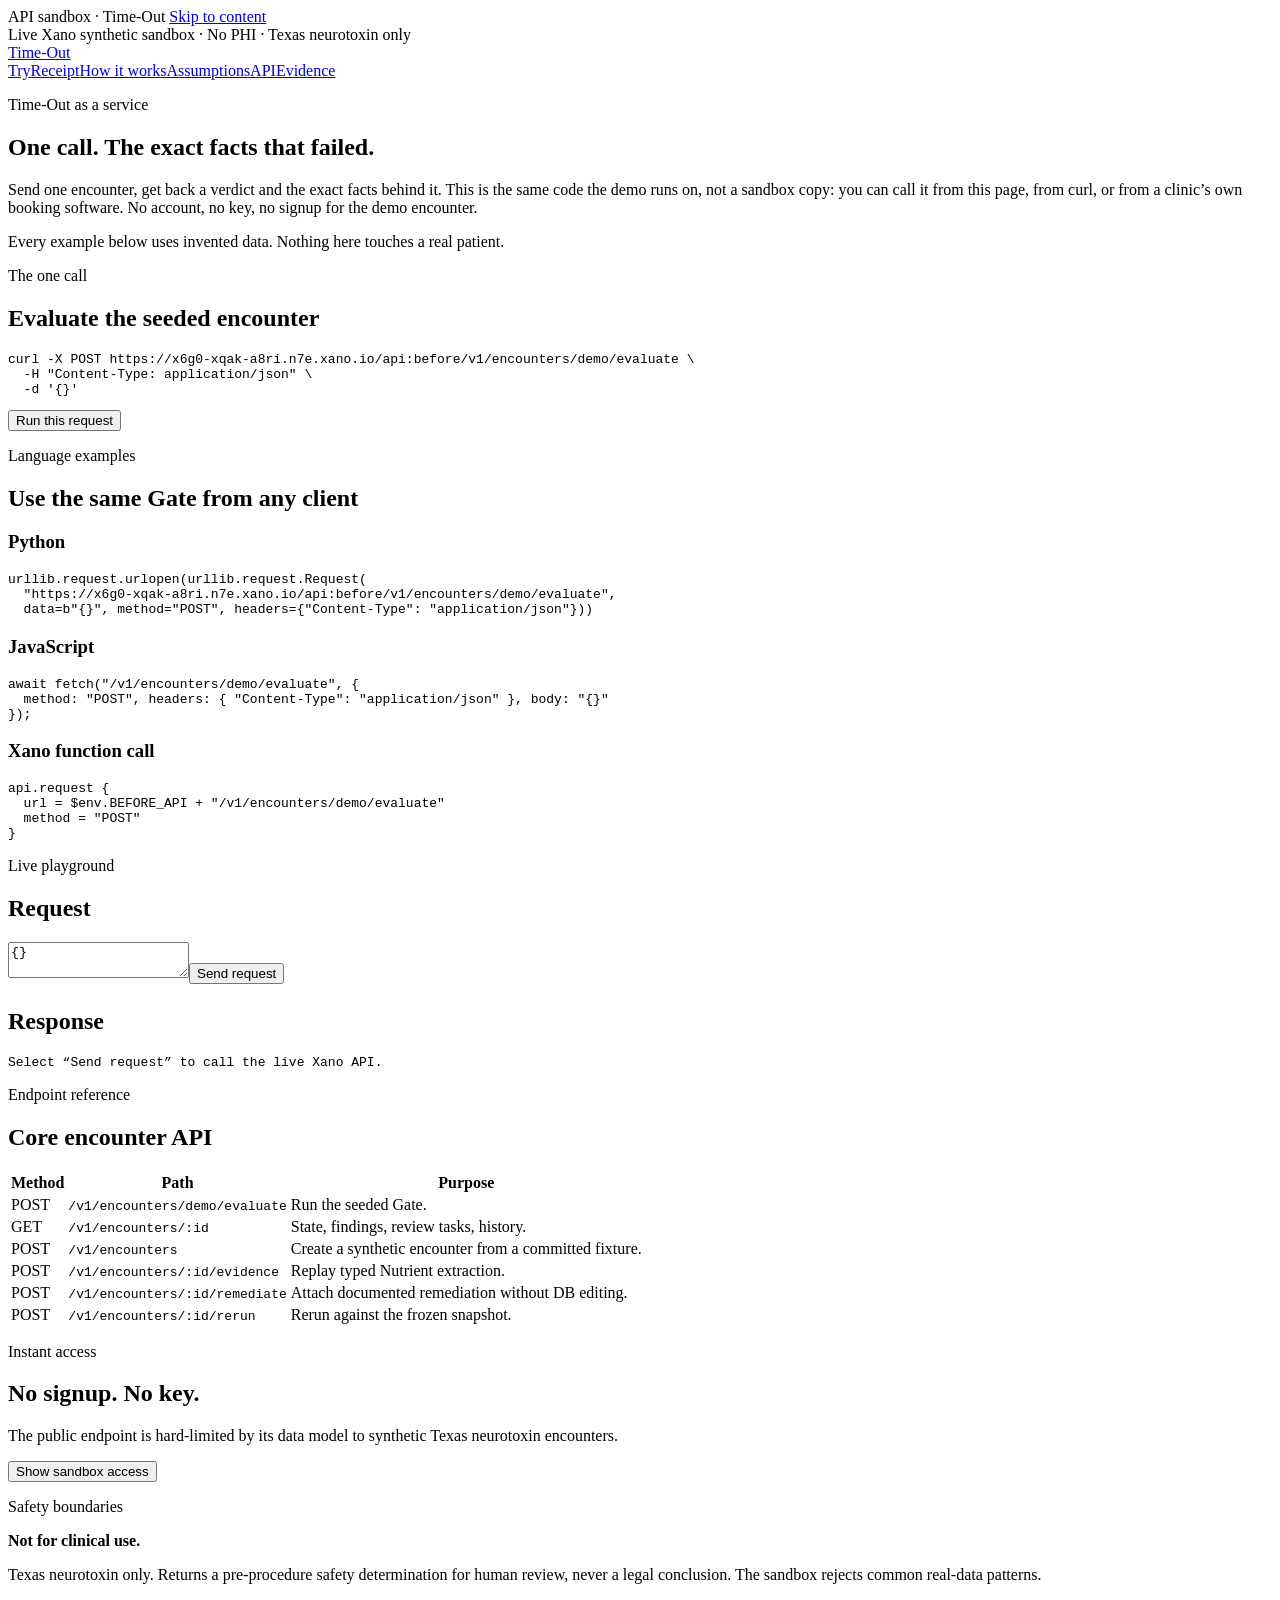
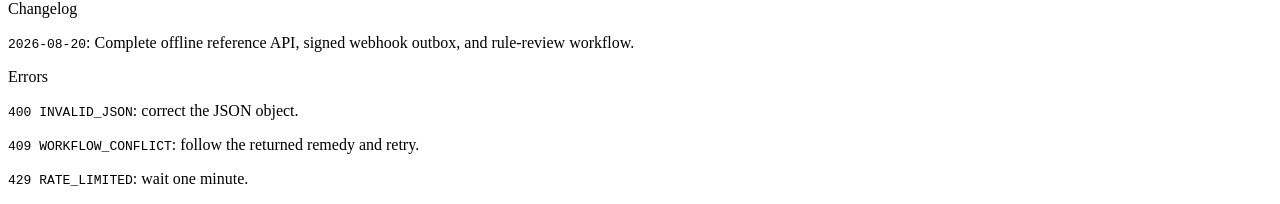
==== before/site/api.html @ 95dc2d7c "fix: the stats rail floated over the verdict, and every section now says why it exists Three things," ====
<!doctype html>
<html lang="en">
<head>
  <meta charset="utf-8"><meta name="viewport" content="width=device-width, initial-scale=1"><meta name="description" content="Time-Out synthetic sandbox API documentation and playground.">
  API sandbox · Time-Out<script>(()=>{const t=localStorage.getItem("before-theme");if(t)document.documentElement.dataset.theme=t})();</script>
  <link rel="stylesheet" href="/styles.css?v=b79ebf1e"><link rel="stylesheet" href="/product.css?v=1846c09e"><link rel="stylesheet" href="/integration-proof.css?v=70682250"><script src="/api-page.js?v=1f27d763" defer></script>
<script src="/shell.js?v=a617e33f" defer></script></head>
<body>
  <a class="skip-link" href="#main">Skip to content</a><div class="offline-banner">Live Xano synthetic sandbox · No PHI · Texas neurotoxin only</div>
  <header class="site-header"><nav class="shell nav" aria-label="Primary navigation"><a class="wordmark" href="/"><span class="wordmark-mark" aria-hidden="true"></span>Time-Out</a><div class="nav-links"><a href="/try.html">Try</a><a href="/receipt.html">Receipt</a><a href="/how-it-works.html">How it works</a><a href="/assumptions.html">Assumptions</a><a href="/api.html">API</a><a href="/evidence.html">Evidence</a></div></nav></header>
  <main id="main">
    <section class="page-hero shell"><p class="eyebrow">Time-Out as a service</p><h1>One call. The exact facts that failed.</h1><p class="lead">Send one encounter, get back a verdict and the exact facts behind it. This is the same code the demo runs on, not a sandbox copy: you can call it from this page, from curl, or from a clinic’s own booking software. No account, no key, no signup for the demo encounter.</p><p class="muted">Every example below uses invented data. Nothing here touches a real patient.</p></section>
    <div class="docs-layout shell">
      <div>
        <section class="docs-card"><p class="eyebrow">The one call</p><h2>Evaluate the seeded encounter</h2><pre><code>curl -X POST https://x6g0-xqak-a8ri.n7e.xano.io/api:before/v1/encounters/demo/evaluate \
  -H "Content-Type: application/json" \
  -d '{}'</code></pre><button class="button button-primary" id="run-example" type="button">Run this request</button></section>
        <section class="docs-card"><p class="eyebrow">Language examples</p><h2>Use the same Gate from any client</h2>
<h3>Python</h3><pre><code>urllib.request.urlopen(urllib.request.Request(
  "https://x6g0-xqak-a8ri.n7e.xano.io/api:before/v1/encounters/demo/evaluate",
  data=b"{}", method="POST", headers={"Content-Type": "application/json"}))</code></pre>
<h3>JavaScript</h3><pre><code>await fetch("/v1/encounters/demo/evaluate", {
  method: "POST", headers: { "Content-Type": "application/json" }, body: "{}"
});</code></pre>
<h3>Xano function call</h3><pre><code>api.request {
  url = $env.BEFORE_API + "/v1/encounters/demo/evaluate"
  method = "POST"
}</code></pre></section>
        <section class="docs-card playground"><p class="eyebrow">Live playground</p><h2>Request</h2><textarea id="request-body" spellcheck="false" aria-label="JSON request body">{}</textarea><button class="button button-primary" id="send-request" type="button">Send request</button><h2 style="margin-top:24px">Response</h2><pre id="response-output" aria-live="polite"><code>Select “Send request” to call the live Xano API.</code></pre></section>
        <section class="docs-card"><p class="eyebrow">Endpoint reference</p><h2>Core encounter API</h2><div style="overflow-x:auto"><table class="endpoint-table"><thead><tr><th>Method</th><th>Path</th><th>Purpose</th></tr></thead><tbody>
          <tr><td>POST</td><td><code>/v1/encounters/demo/evaluate</code></td><td>Run the seeded Gate.</td></tr>
          <tr><td>GET</td><td><code>/v1/encounters/:id</code></td><td>State, findings, review tasks, history.</td></tr>
          <tr><td>POST</td><td><code>/v1/encounters</code></td><td>Create a synthetic encounter from a committed fixture.</td></tr>
          <tr><td>POST</td><td><code>/v1/encounters/:id/evidence</code></td><td>Replay typed Nutrient extraction.</td></tr>
          <tr><td>POST</td><td><code>/v1/encounters/:id/remediate</code></td><td>Attach documented remediation without DB editing.</td></tr>
          <tr><td>POST</td><td><code>/v1/encounters/:id/rerun</code></td><td>Rerun against the frozen snapshot.</td></tr>
        </tbody></table></div></section>
      </div>
      <aside>
        <section class="docs-card"><p class="eyebrow">Instant access</p><h2>No signup. No key.</h2><p>The public endpoint is hard-limited by its data model to synthetic Texas neurotoxin encounters.</p><button class="button button-primary" id="get-key" type="button">Show sandbox access</button><div class="key-output" id="key-output" aria-live="polite" hidden></div></section>
        <section class="docs-card"><p class="eyebrow">Safety boundaries</p><div class="boundary-box"><strong>Not for clinical use.</strong><p>Texas neurotoxin only. Returns a pre-procedure safety determination for human review, never a legal conclusion. The sandbox rejects common real-data patterns.</p></div></section>
        <section class="docs-card"><p class="eyebrow">Changelog</p><p><code>2026-08-20</code>: Complete offline reference API, signed webhook outbox, and rule-review workflow.</p></section>
        <section class="docs-card"><p class="eyebrow">Errors</p><p><code>400 INVALID_JSON</code>: correct the JSON object.</p><p><code>409 WORKFLOW_CONFLICT</code>: follow the returned remedy and retry.</p><p><code>429 RATE_LIMITED</code>: wait one minute.</p></section>
      </aside>
    </div>
  </main>
  <script src="/glossary.js?v=d0a6ad29" defer></script><script src="/nav-guide.js?v=d78a1ad2" defer></script><script src="/section-guide.js?v=b716a2fd" defer></script>
  </body>
</html>
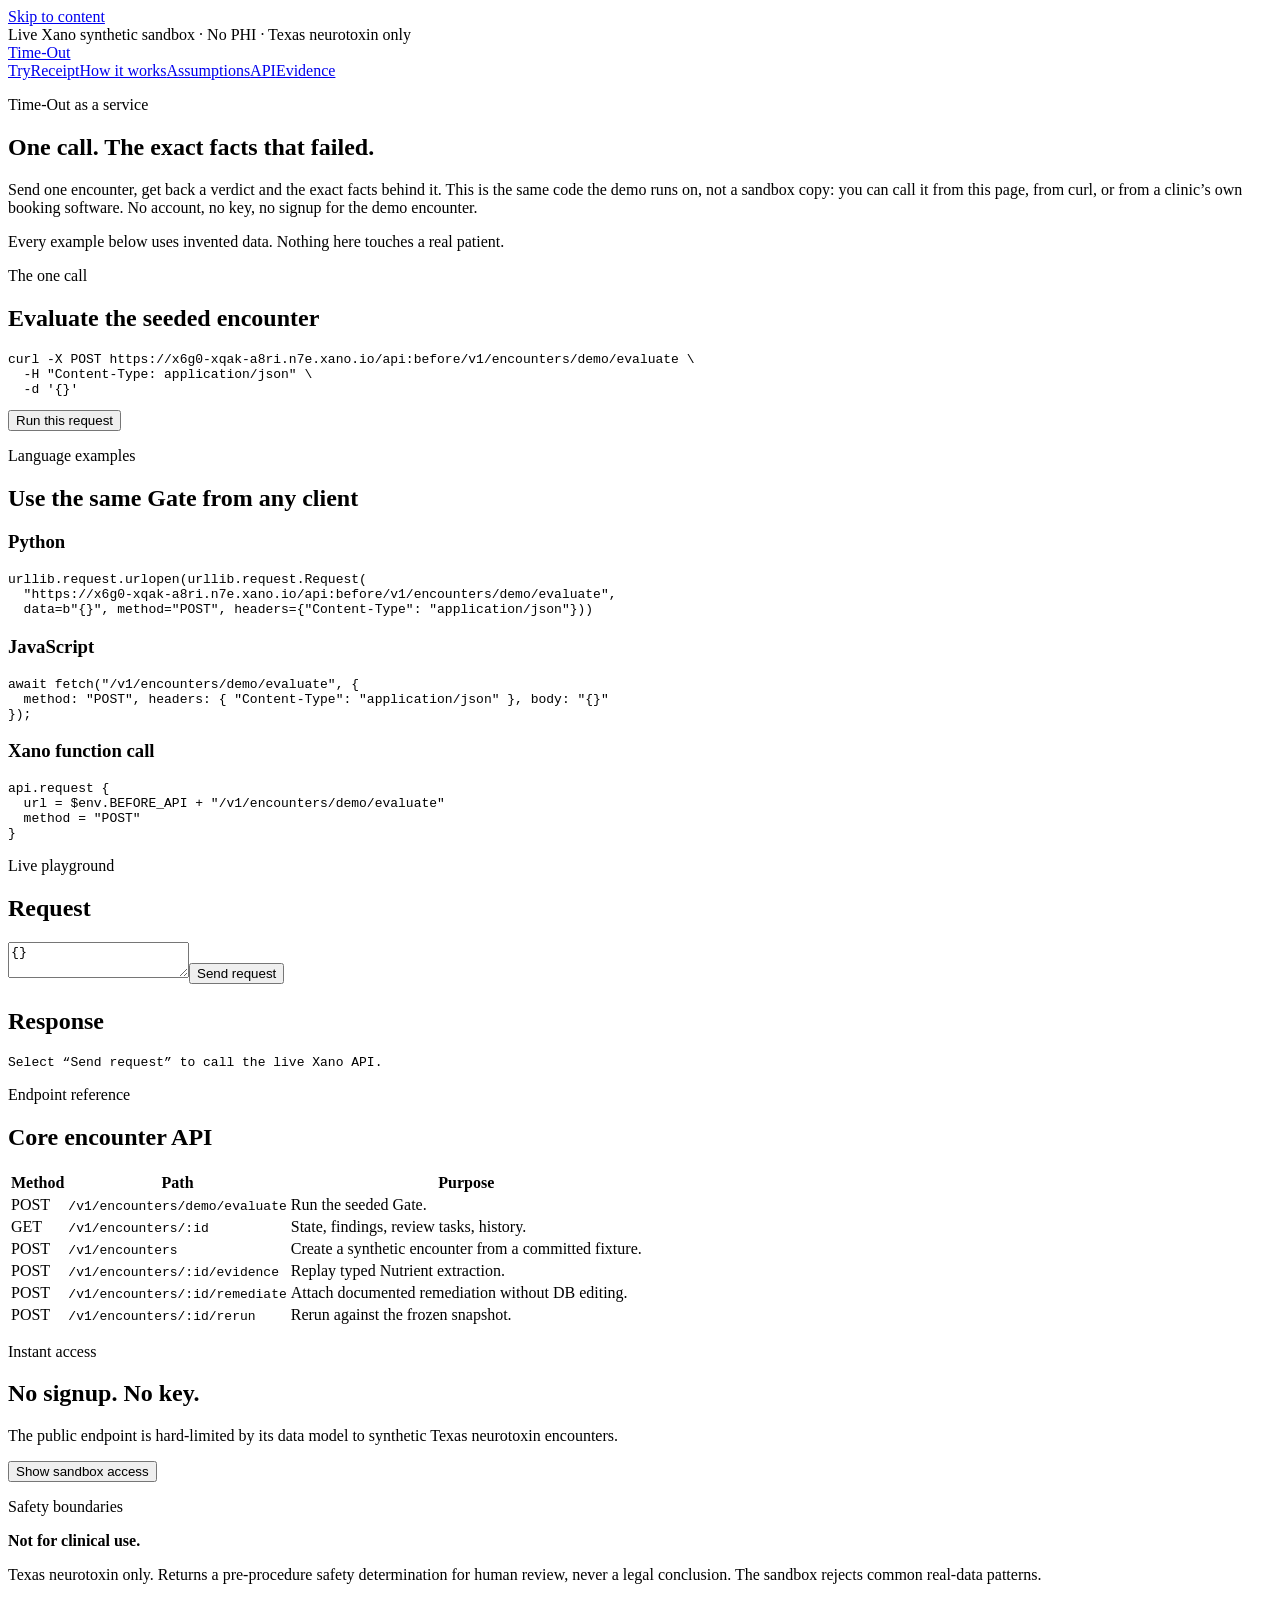
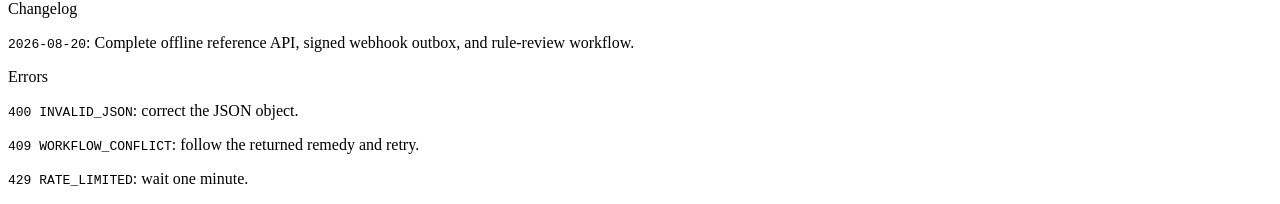
==== commit e398e69f: "fix: restore the <title> on all seven pages, deleted by my own em dash pass Not expected, and worse " ====
--- a/before/site/api.html
+++ b/before/site/api.html
@@ -2,7 +2,7 @@
 <html lang="en">
 <head>
   <meta charset="utf-8"><meta name="viewport" content="width=device-width, initial-scale=1"><meta name="description" content="Time-Out synthetic sandbox API documentation and playground.">
-  API sandbox · Time-Out<script>(()=>{const t=localStorage.getItem("before-theme");if(t)document.documentElement.dataset.theme=t})();</script>
+  <title>API sandbox · Time-Out</title><script>(()=>{const t=localStorage.getItem("before-theme");if(t)document.documentElement.dataset.theme=t})();</script>
   <link rel="stylesheet" href="/styles.css?v=b79ebf1e"><link rel="stylesheet" href="/product.css?v=1846c09e"><link rel="stylesheet" href="/integration-proof.css?v=70682250"><script src="/api-page.js?v=1f27d763" defer></script>
 <script src="/shell.js?v=a617e33f" defer></script></head>
 <body>
@@ -44,6 +44,6 @@
       </aside>
     </div>
   </main>
-  <script src="/glossary.js?v=d0a6ad29" defer></script><script src="/nav-guide.js?v=d78a1ad2" defer></script><script src="/section-guide.js?v=b716a2fd" defer></script>
+  <script src="/glossary.js?v=7a44ea72" defer></script><script src="/nav-guide.js?v=d78a1ad2" defer></script><script src="/section-guide.js?v=b716a2fd" defer></script>
   </body>
 </html>
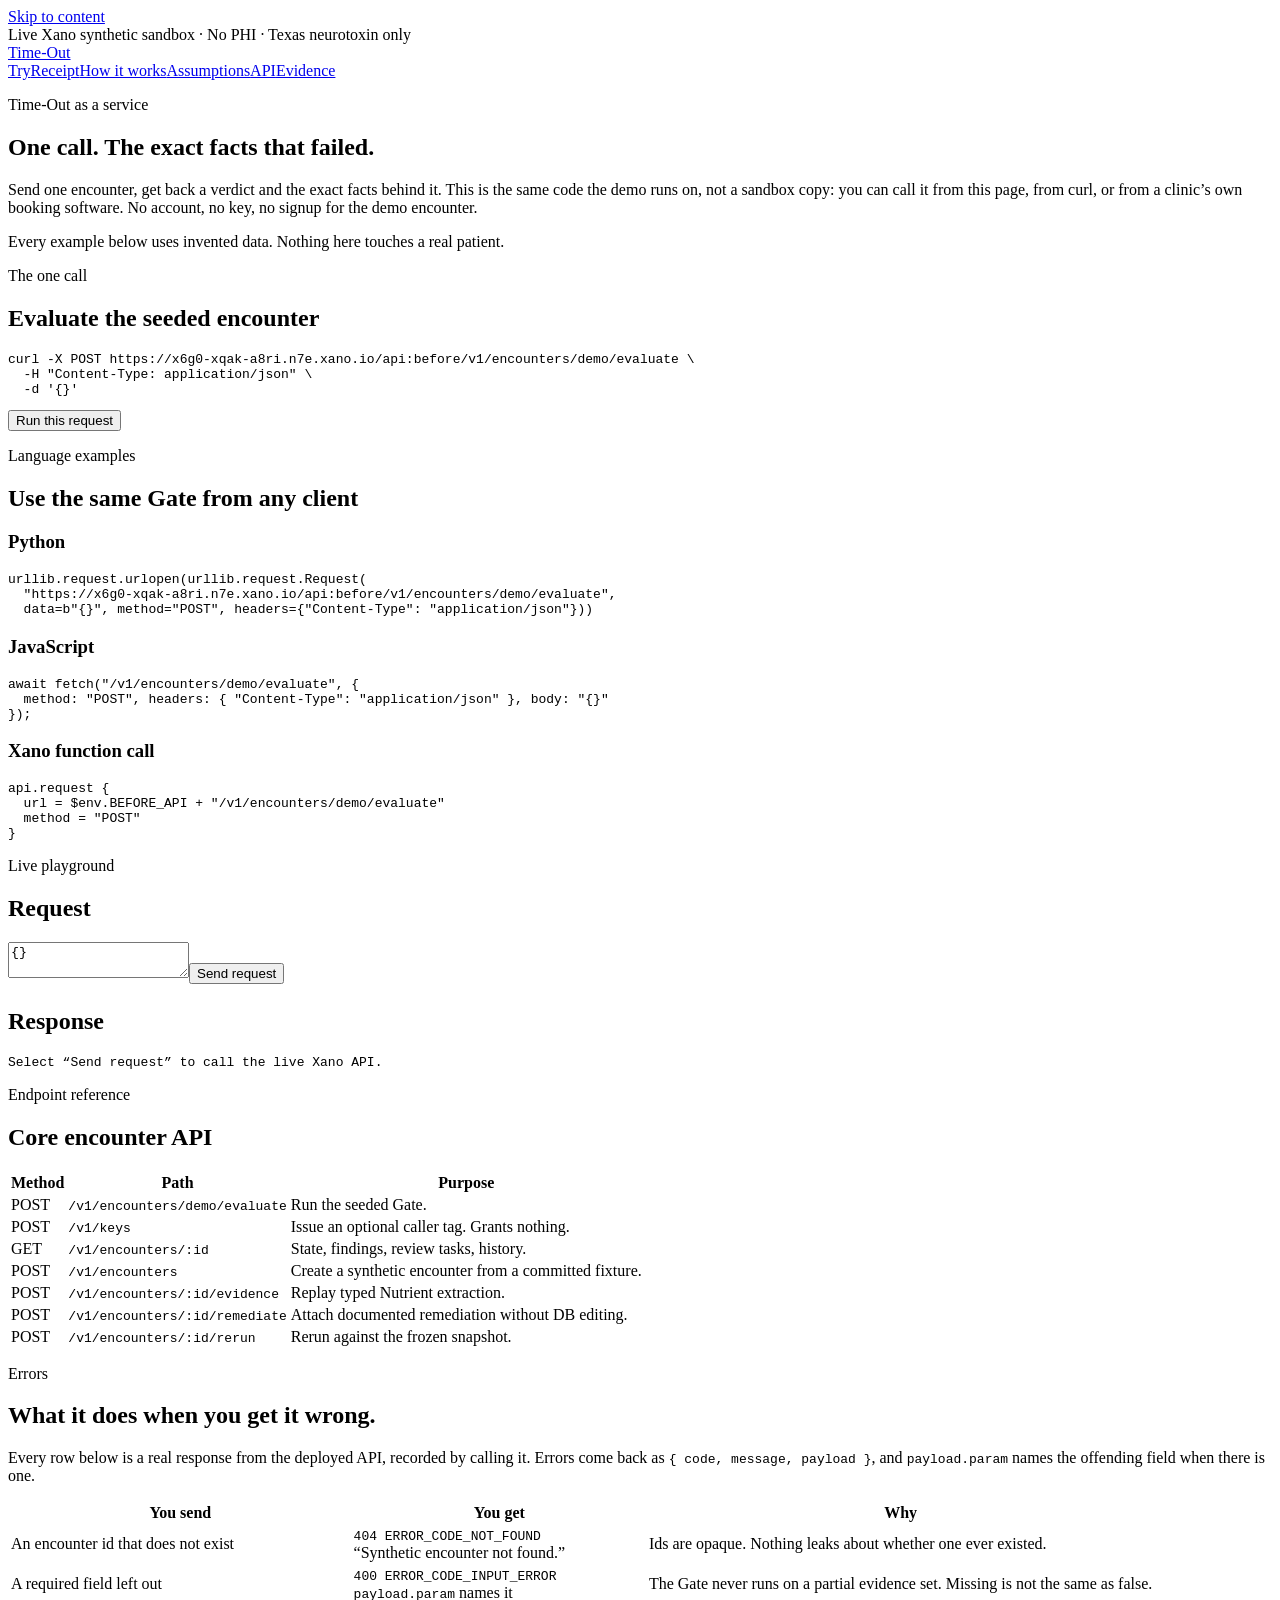
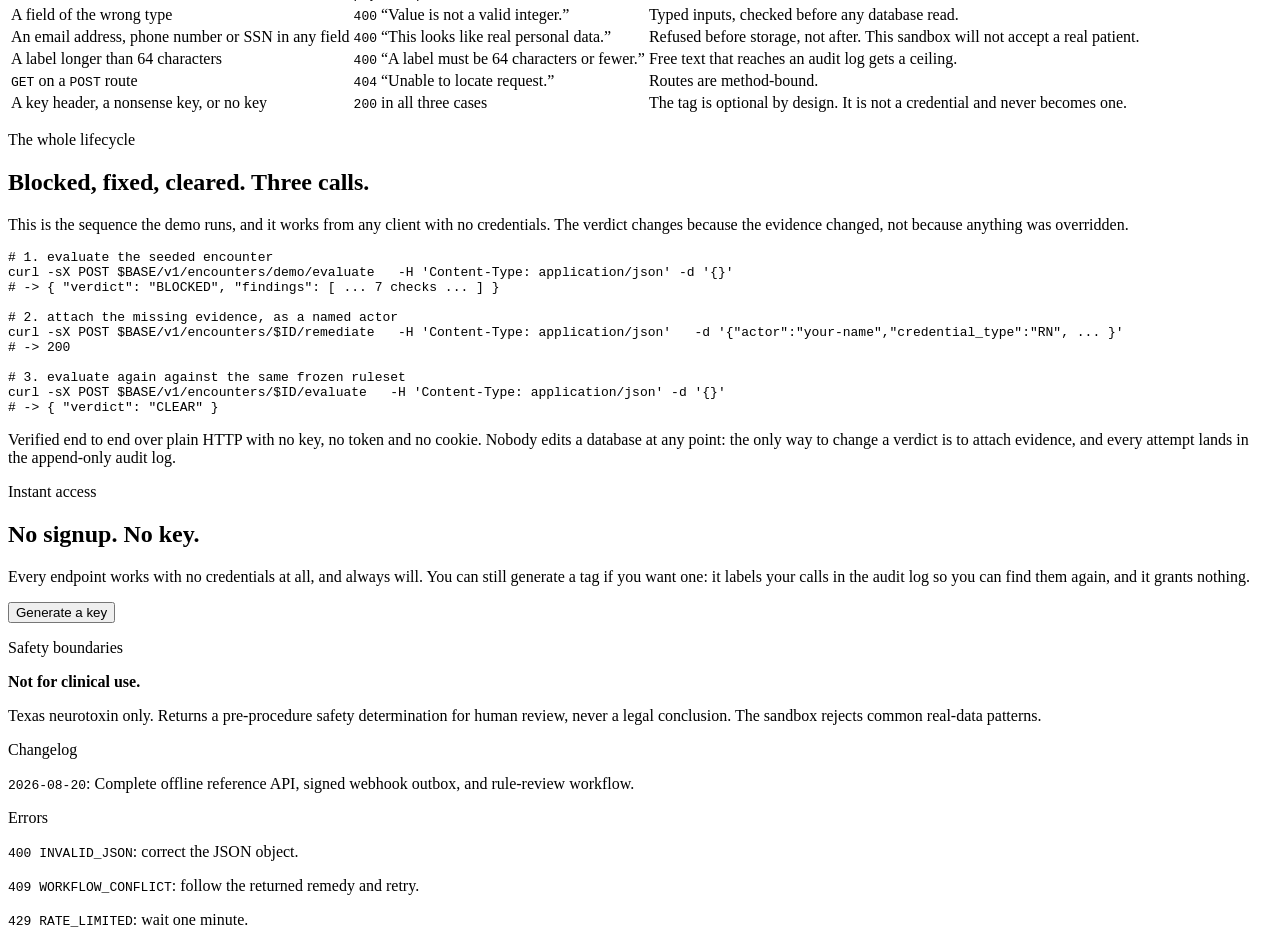
==== commit b1e20788: "feat: generate a key on the docs page, and document what the API does when you get it wrong POST /v1" ====
--- a/before/site/api.html
+++ b/before/site/api.html
@@ -2,9 +2,9 @@
 <html lang="en">
 <head>
   <meta charset="utf-8"><meta name="viewport" content="width=device-width, initial-scale=1"><meta name="description" content="Time-Out synthetic sandbox API documentation and playground.">
-  <title>API sandbox · Time-Out</title><script>(()=>{const t=localStorage.getItem("before-theme");if(t)document.documentElement.dataset.theme=t})();</script>
-  <link rel="stylesheet" href="/styles.css?v=b79ebf1e"><link rel="stylesheet" href="/product.css?v=1846c09e"><link rel="stylesheet" href="/integration-proof.css?v=70682250"><script src="/api-page.js?v=1f27d763" defer></script>
-<script src="/shell.js?v=a617e33f" defer></script></head>
+  <title>API sandbox · Time-Out</title><script>(()=>{const t=localStorage.getItem("before-theme")||"light";if(t!=="system")document.documentElement.dataset.theme=t})();</script>
+  <link rel="stylesheet" href="/styles.css?v=b79ebf1e"><link rel="stylesheet" href="/product.css?v=1846c09e"><link rel="stylesheet" href="/integration-proof.css?v=70682250"><script src="/api-page.js?v=ad7e9428" defer></script>
+<script src="/shell.js?v=35765bf6" defer></script></head>
 <body>
   <a class="skip-link" href="#main">Skip to content</a><div class="offline-banner">Live Xano synthetic sandbox · No PHI · Texas neurotoxin only</div>
   <header class="site-header"><nav class="shell nav" aria-label="Primary navigation"><a class="wordmark" href="/"><span class="wordmark-mark" aria-hidden="true"></span>Time-Out</a><div class="nav-links"><a href="/try.html">Try</a><a href="/receipt.html">Receipt</a><a href="/how-it-works.html">How it works</a><a href="/assumptions.html">Assumptions</a><a href="/api.html">API</a><a href="/evidence.html">Evidence</a></div></nav></header>
@@ -28,22 +28,47 @@
 }</code></pre></section>
         <section class="docs-card playground"><p class="eyebrow">Live playground</p><h2>Request</h2><textarea id="request-body" spellcheck="false" aria-label="JSON request body">{}</textarea><button class="button button-primary" id="send-request" type="button">Send request</button><h2 style="margin-top:24px">Response</h2><pre id="response-output" aria-live="polite"><code>Select “Send request” to call the live Xano API.</code></pre></section>
         <section class="docs-card"><p class="eyebrow">Endpoint reference</p><h2>Core encounter API</h2><div style="overflow-x:auto"><table class="endpoint-table"><thead><tr><th>Method</th><th>Path</th><th>Purpose</th></tr></thead><tbody>
-          <tr><td>POST</td><td><code>/v1/encounters/demo/evaluate</code></td><td>Run the seeded Gate.</td></tr>
+          <tr><td>POST</td><td><code>/v1/encounters/demo/evaluate</code></td><td>Run the seeded Gate.</td></tr><tr><td>POST</td><td><code>/v1/keys</code></td><td>Issue an optional caller tag. Grants nothing.</td></tr>
           <tr><td>GET</td><td><code>/v1/encounters/:id</code></td><td>State, findings, review tasks, history.</td></tr>
           <tr><td>POST</td><td><code>/v1/encounters</code></td><td>Create a synthetic encounter from a committed fixture.</td></tr>
           <tr><td>POST</td><td><code>/v1/encounters/:id/evidence</code></td><td>Replay typed Nutrient extraction.</td></tr>
           <tr><td>POST</td><td><code>/v1/encounters/:id/remediate</code></td><td>Attach documented remediation without DB editing.</td></tr>
           <tr><td>POST</td><td><code>/v1/encounters/:id/rerun</code></td><td>Rerun against the frozen snapshot.</td></tr>
-        </tbody></table></div></section>
+        </tbody></table></div></section><section class="docs-card"><p class="eyebrow">Errors</p><h2>What it does when you get it wrong.</h2>
+<p class="lead">Every row below is a real response from the deployed API, recorded by calling it. Errors come back as <code>{ code, message, payload }</code>, and <code>payload.param</code> names the offending field when there is one.</p>
+<div style="overflow-x:auto"><table class="endpoint-table"><thead><tr><th>You send</th><th>You get</th><th>Why</th></tr></thead><tbody>
+<tr><td>An encounter id that does not exist</td><td><code>404 ERROR_CODE_NOT_FOUND</code><br>&ldquo;Synthetic encounter not found.&rdquo;</td><td>Ids are opaque. Nothing leaks about whether one ever existed.</td></tr>
+<tr><td>A required field left out</td><td><code>400 ERROR_CODE_INPUT_ERROR</code><br><code>payload.param</code> names it</td><td>The Gate never runs on a partial evidence set. Missing is not the same as false.</td></tr>
+<tr><td>A field of the wrong type</td><td><code>400</code> &ldquo;Value is not a valid integer.&rdquo;</td><td>Typed inputs, checked before any database read.</td></tr>
+<tr><td>An email address, phone number or SSN in any field</td><td><code>400</code> &ldquo;This looks like real personal data.&rdquo;</td><td>Refused before storage, not after. This sandbox will not accept a real patient.</td></tr>
+<tr><td>A label longer than 64 characters</td><td><code>400</code> &ldquo;A label must be 64 characters or fewer.&rdquo;</td><td>Free text that reaches an audit log gets a ceiling.</td></tr>
+<tr><td><code>GET</code> on a <code>POST</code> route</td><td><code>404</code> &ldquo;Unable to locate request.&rdquo;</td><td>Routes are method-bound.</td></tr>
+<tr><td>A key header, a nonsense key, or no key</td><td><code>200</code> in all three cases</td><td>The tag is optional by design. It is not a credential and never becomes one.</td></tr>
+</tbody></table></div></section>
+<section class="docs-card"><p class="eyebrow">The whole lifecycle</p><h2>Blocked, fixed, cleared. Three calls.</h2>
+<p class="lead">This is the sequence the demo runs, and it works from any client with no credentials. The verdict changes because the evidence changed, not because anything was overridden.</p>
+<pre class="code-block"><code># 1. evaluate the seeded encounter
+curl -sX POST $BASE/v1/encounters/demo/evaluate   -H 'Content-Type: application/json' -d '{}'
+# -> { "verdict": "BLOCKED", "findings": [ ... 7 checks ... ] }
+
+# 2. attach the missing evidence, as a named actor
+curl -sX POST $BASE/v1/encounters/$ID/remediate   -H 'Content-Type: application/json'   -d '{"actor":"your-name","credential_type":"RN", ... }'
+# -> 200
+
+# 3. evaluate again against the same frozen ruleset
+curl -sX POST $BASE/v1/encounters/$ID/evaluate   -H 'Content-Type: application/json' -d '{}'
+# -> { "verdict": "CLEAR" }</code></pre>
+<p class="muted">Verified end to end over plain HTTP with no key, no token and no cookie. Nobody edits a database at any point: the only way to change a verdict is to attach evidence, and every attempt lands in the append-only audit log.</p></section>
+
       </div>
       <aside>
-        <section class="docs-card"><p class="eyebrow">Instant access</p><h2>No signup. No key.</h2><p>The public endpoint is hard-limited by its data model to synthetic Texas neurotoxin encounters.</p><button class="button button-primary" id="get-key" type="button">Show sandbox access</button><div class="key-output" id="key-output" aria-live="polite" hidden></div></section>
+        <section class="docs-card"><p class="eyebrow">Instant access</p><h2>No signup. No key.</h2><p>Every endpoint works with no credentials at all, and always will. You can still generate a tag if you want one: it labels your calls in the audit log so you can find them again, and it grants nothing.</p><button class="button button-primary" id="get-key" type="button">Generate a key</button><div class="key-output" id="key-output" aria-live="polite" hidden></div></section>
         <section class="docs-card"><p class="eyebrow">Safety boundaries</p><div class="boundary-box"><strong>Not for clinical use.</strong><p>Texas neurotoxin only. Returns a pre-procedure safety determination for human review, never a legal conclusion. The sandbox rejects common real-data patterns.</p></div></section>
         <section class="docs-card"><p class="eyebrow">Changelog</p><p><code>2026-08-20</code>: Complete offline reference API, signed webhook outbox, and rule-review workflow.</p></section>
         <section class="docs-card"><p class="eyebrow">Errors</p><p><code>400 INVALID_JSON</code>: correct the JSON object.</p><p><code>409 WORKFLOW_CONFLICT</code>: follow the returned remedy and retry.</p><p><code>429 RATE_LIMITED</code>: wait one minute.</p></section>
       </aside>
     </div>
   </main>
-  <script src="/glossary.js?v=7a44ea72" defer></script><script src="/nav-guide.js?v=d78a1ad2" defer></script><script src="/section-guide.js?v=b716a2fd" defer></script>
+  <script src="/glossary.js?v=7a44ea72" defer></script><script src="/nav-guide.js?v=d78a1ad2" defer></script><script src="/section-guide.js?v=2ba1d203" defer></script>
   </body>
 </html>
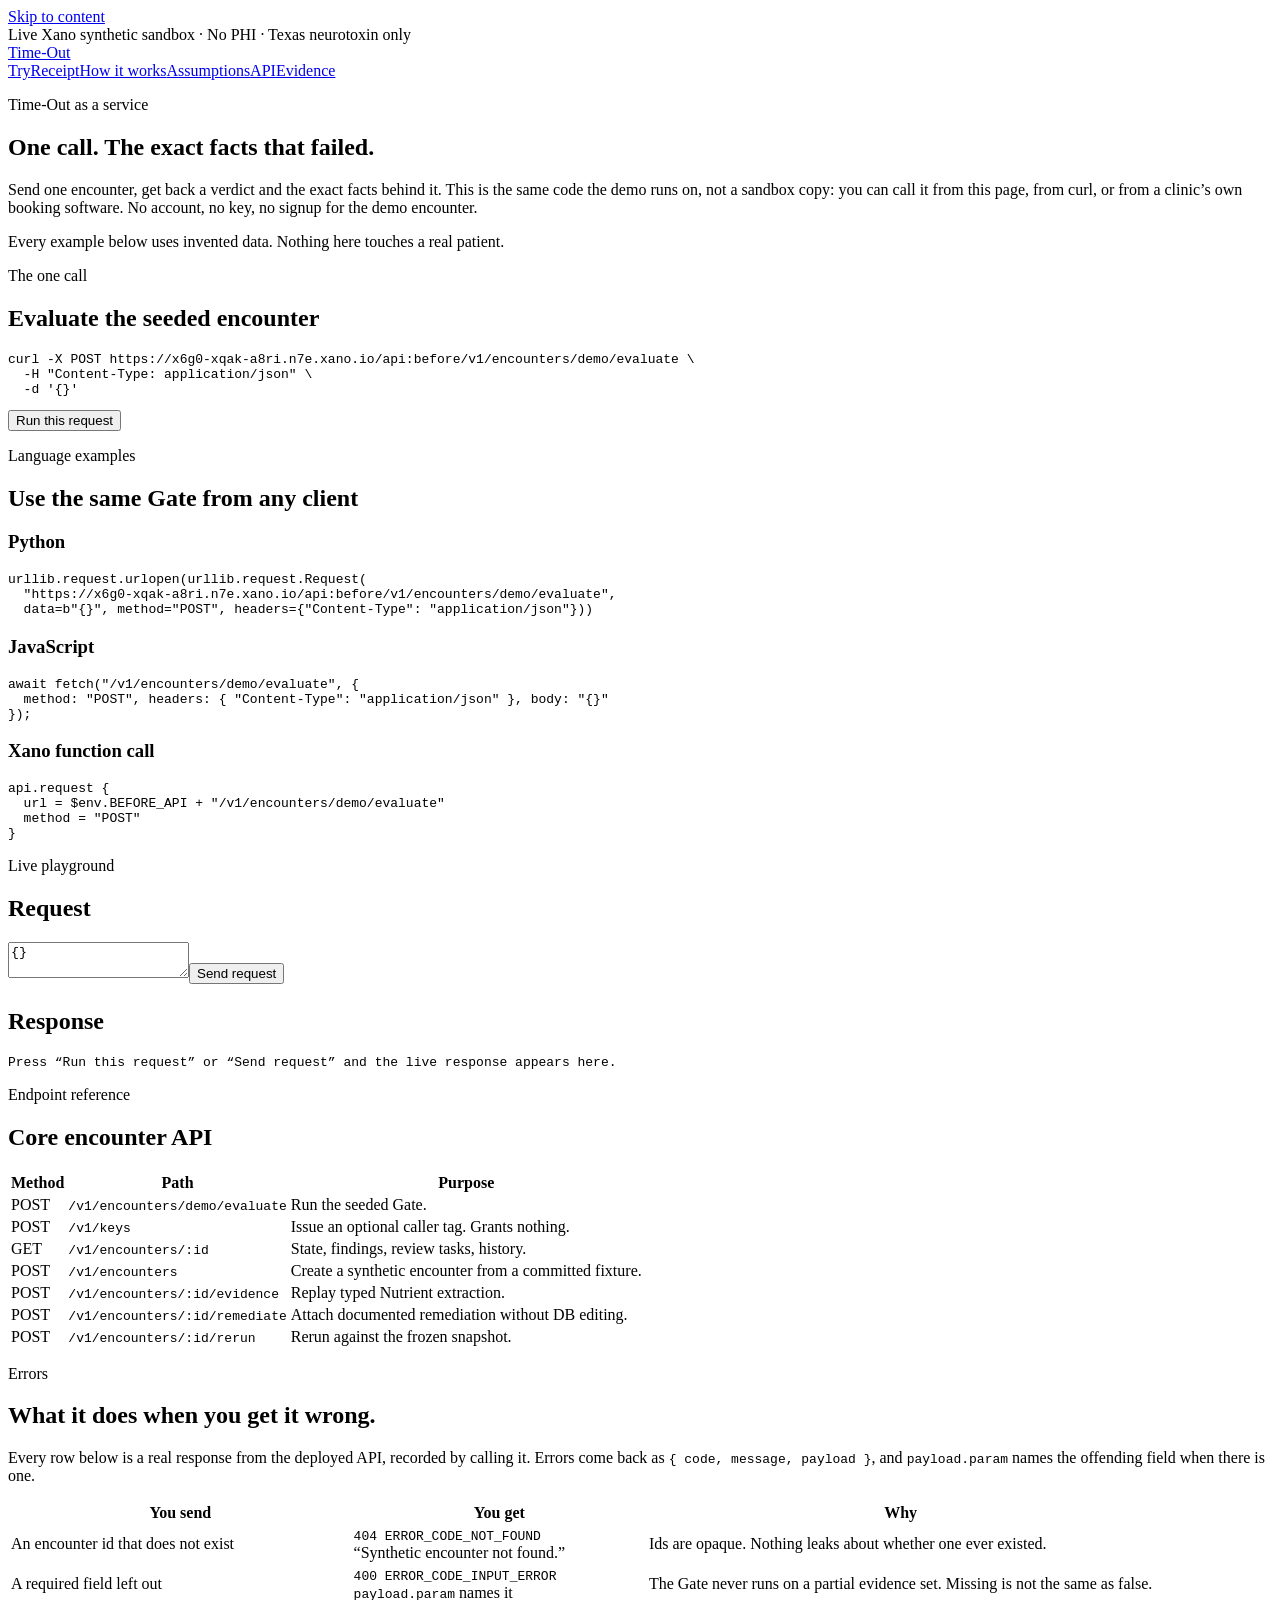
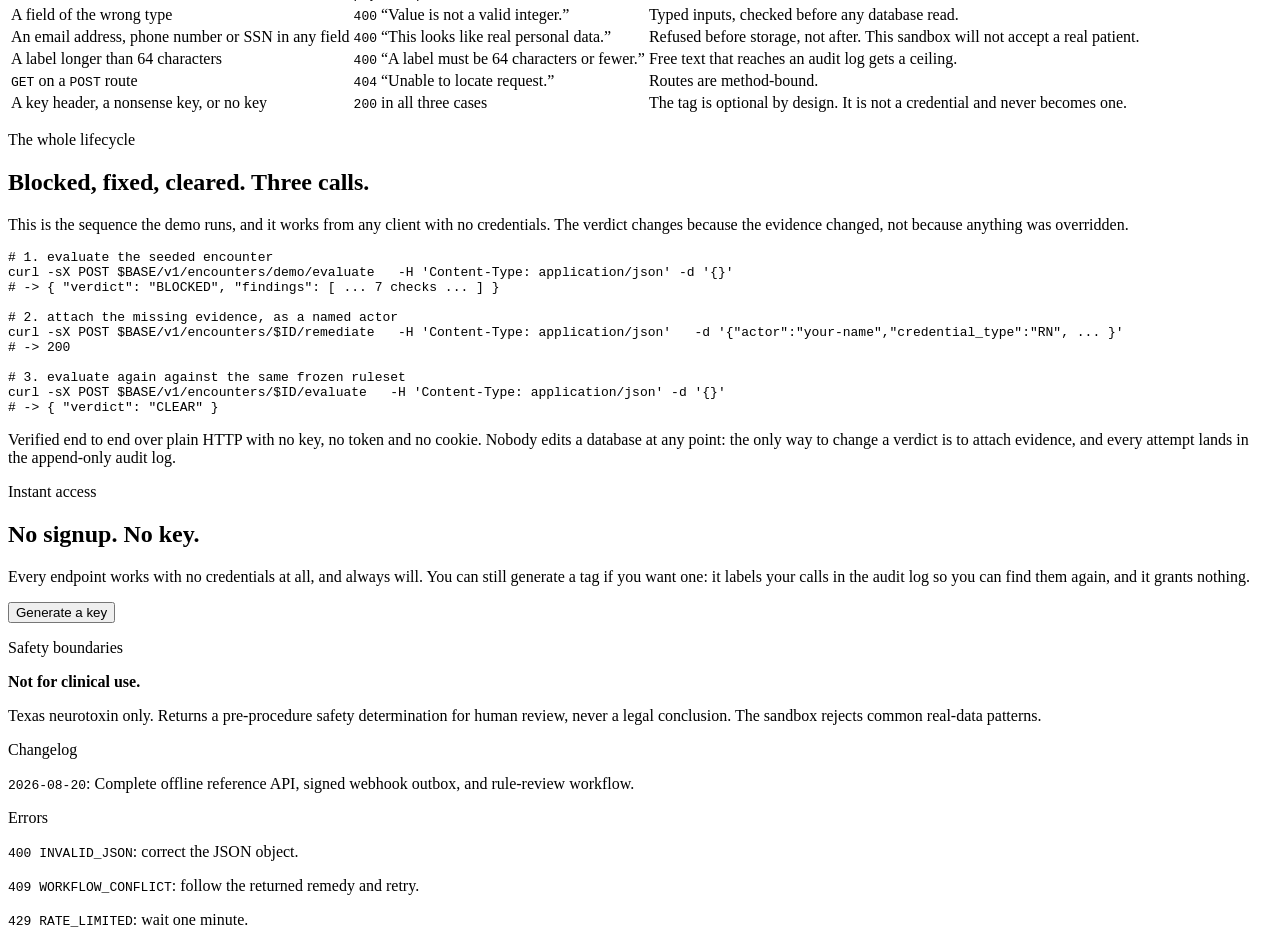
==== commit f1fd2880: "fix: "Run this request" looked broken because its answer was 884px below the fold The call had been " ====
--- a/before/site/api.html
+++ b/before/site/api.html
@@ -3,7 +3,7 @@
 <head>
   <meta charset="utf-8"><meta name="viewport" content="width=device-width, initial-scale=1"><meta name="description" content="Time-Out synthetic sandbox API documentation and playground.">
   <title>API sandbox · Time-Out</title><script>(()=>{const t=localStorage.getItem("before-theme")||"light";if(t!=="system")document.documentElement.dataset.theme=t})();</script>
-  <link rel="stylesheet" href="/styles.css?v=b79ebf1e"><link rel="stylesheet" href="/product.css?v=1846c09e"><link rel="stylesheet" href="/integration-proof.css?v=70682250"><script src="/api-page.js?v=ad7e9428" defer></script>
+  <link rel="stylesheet" href="/styles.css?v=b79ebf1e"><link rel="stylesheet" href="/product.css?v=c474565d"><link rel="stylesheet" href="/integration-proof.css?v=70682250"><script src="/api-page.js?v=c362d893" defer></script>
 <script src="/shell.js?v=35765bf6" defer></script></head>
 <body>
   <a class="skip-link" href="#main">Skip to content</a><div class="offline-banner">Live Xano synthetic sandbox · No PHI · Texas neurotoxin only</div>
@@ -26,7 +26,7 @@
   url = $env.BEFORE_API + "/v1/encounters/demo/evaluate"
   method = "POST"
 }</code></pre></section>
-        <section class="docs-card playground"><p class="eyebrow">Live playground</p><h2>Request</h2><textarea id="request-body" spellcheck="false" aria-label="JSON request body">{}</textarea><button class="button button-primary" id="send-request" type="button">Send request</button><h2 style="margin-top:24px">Response</h2><pre id="response-output" aria-live="polite"><code>Select “Send request” to call the live Xano API.</code></pre></section>
+        <section class="docs-card playground"><p class="eyebrow">Live playground</p><h2>Request</h2><textarea id="request-body" spellcheck="false" aria-label="JSON request body">{}</textarea><button class="button button-primary" id="send-request" type="button">Send request</button><h2 style="margin-top:24px">Response</h2><pre id="response-output" aria-live="polite"><code>Press &ldquo;Run this request&rdquo; or &ldquo;Send request&rdquo; and the live response appears here.</code></pre></section>
         <section class="docs-card"><p class="eyebrow">Endpoint reference</p><h2>Core encounter API</h2><div style="overflow-x:auto"><table class="endpoint-table"><thead><tr><th>Method</th><th>Path</th><th>Purpose</th></tr></thead><tbody>
           <tr><td>POST</td><td><code>/v1/encounters/demo/evaluate</code></td><td>Run the seeded Gate.</td></tr><tr><td>POST</td><td><code>/v1/keys</code></td><td>Issue an optional caller tag. Grants nothing.</td></tr>
           <tr><td>GET</td><td><code>/v1/encounters/:id</code></td><td>State, findings, review tasks, history.</td></tr>
